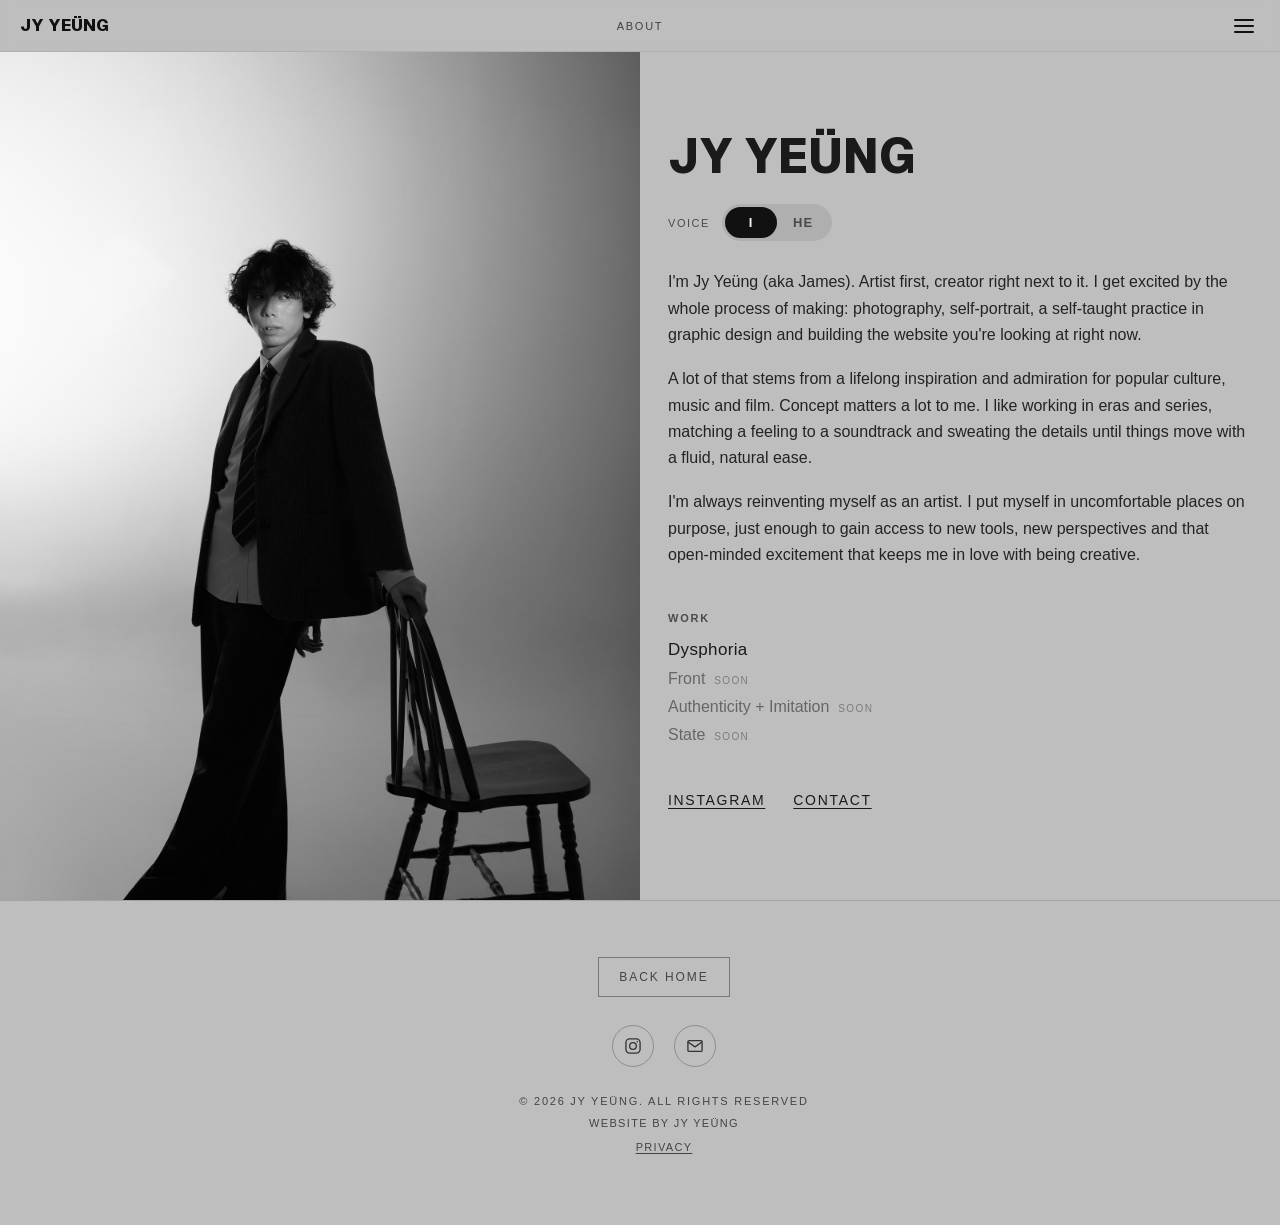
==== about/index.html @ 49d4f7b4 "chrome-geist-v13: footer text lines 11px; favicon Geist Black Ü Unify .footer-credit with .footer-li" ====
<!DOCTYPE html>
<html lang="en">
<head>
  <base href="../" />
  <meta charset="utf-8" />
  <link rel="icon" href="favicon.ico" sizes="any" />
  <link rel="icon" href="assets/brand/favicon.svg" type="image/svg+xml" />
  <meta name="viewport" content="width=device-width, initial-scale=1" />
  <title>About — Jy Yeüng</title>
  <meta name="description" content="Jy Yeüng — artist first, creator right next to it. Photography, self-portrait, graphic design." />
  <meta name="theme-color" content="#bebebe" />
  <link rel="canonical" href="https://thisisjyyeung.com/about/" />
  <meta property="og:type" content="website" />
  <meta property="og:site_name" content="thisisjyyeung.com" />
  <meta property="og:title" content="About — Jy Yeüng" />
  <meta property="og:description" content="Jy Yeüng — artist first, creator right next to it. Photography, self-portrait, graphic design." />
  <meta property="og:url" content="https://thisisjyyeung.com/about/" />
  <meta property="og:image" content="assets/about/hero-i.jpg" />
  <meta name="twitter:card" content="summary_large_image" />
  <link rel="stylesheet" href="css/chrome.css?v=chrome-geist-v13" />
  <link rel="stylesheet" href="css/about.css?v=chrome-geist-v13" />
</head>
<body class="about-page about-voice-i" data-about-voice="i">
  <header class="site-topbar">
    <a class="site-name" href="./">JY YEÜNG</a>
    <span class="site-page-tip">ABOUT</span>
    <div class="site-topbar__right">
      <nav class="site-nav" data-chrome-nav>
        <button type="button" class="nav-toggle" aria-expanded="false" aria-controls="site-menu" aria-label="Menu">
          <span class="nav-burger" aria-hidden="true"><span></span><span></span><span></span></span>
        </button>
        <div class="nav-scrim" data-nav-close hidden aria-hidden="true"></div>
        <div class="nav-panel" id="site-menu" role="dialog" aria-modal="true" aria-label="Site menu" hidden aria-hidden="true">
        <a href="./" class="nav-item">HOME</a>
        <a href="work/" class="nav-item">WORK</a>
        <a href="contact/" class="nav-item">CONTACT</a>
        <a href="about/" class="nav-item" aria-current="page">ABOUT</a>
        <div class="nav-social nav-item" role="group" aria-label="Social">
          <a class="nav-icon" href="https://www.instagram.com/thisisjyyeung/" target="_blank" rel="noopener" aria-label="Instagram">
            <svg class="ig-icon" viewBox="0 0 24 24" aria-hidden="true">
              <rect x="3.5" y="3.5" width="17" height="17" rx="4.5"/>
              <circle cx="12" cy="12" r="4"/>
              <circle cx="17.2" cy="6.8" r="0.9" fill="currentColor" stroke="none"/>
            </svg>
          </a>
          <a class="nav-icon" href="contact/" aria-label="Contact">
            <svg viewBox="0 0 24 24" aria-hidden="true">
              <rect x="3.5" y="5.5" width="17" height="13" rx="1.5"/>
              <path d="M4 7.5 L12 13 L20 7.5"/>
            </svg>
          </a>
        </div>
        </div>
      </nav>
    </div>
  </header>

  <main class="about-main">
    <section class="about-hero float-up" aria-label="Portrait" data-about-hero>
      <div class="about-hero__stage">
        <img
          class="about-hero__img is-active"
          data-voice="i"
          src="assets/about/hero-i.jpg"
          alt="Jy Yeüng"
          width="1600"
          height="2400"
          decoding="async"
          fetchpriority="high"
        />
        <img
          class="about-hero__img"
          data-voice="he"
          src="assets/about/hero-he.jpg"
          alt="Jy Yeüng"
          width="1600"
          height="2400"
          decoding="async"
          hidden
        />
      </div>
    </section>

    <div class="about-sheet">
      <div class="about-sheet__veil" aria-hidden="true"></div>

      <section class="about-intro float-up">
        <div class="about-intro__inner">
          <h1 class="about-name site-name" data-about-name>JY YEÜNG</h1>

          <div class="about-voice" role="group" aria-label="Voice">
            <span class="about-voice__label" id="about-voice-label">Voice</span>
            <div class="about-voice__toggle" role="tablist" aria-labelledby="about-voice-label">
              <span class="about-voice__thumb" aria-hidden="true"></span>
              <button type="button" class="about-voice__btn is-active" role="tab" id="voice-i" data-voice="i" aria-selected="true" aria-controls="about-bio" aria-pressed="true">I</button>
              <button type="button" class="about-voice__btn" role="tab" id="voice-he" data-voice="he" aria-selected="false" aria-controls="about-bio" aria-pressed="false">He</button>
            </div>
          </div>

          <div class="about-bio" id="about-bio" role="tabpanel" aria-labelledby="voice-i" data-about-bio>
            <p>I'm Jy Yeüng (aka James). Artist first, creator right next to it. I get excited by the whole process of making: photography, self-portrait, a self-taught practice in graphic design and building the website you're looking at right now.</p>
            <p>A lot of that stems from a lifelong inspiration and admiration for popular culture, music and film. Concept matters a lot to me. I like working in eras and series, matching a feeling to a soundtrack and sweating the details until things move with a fluid, natural ease.</p>
            <p>I'm always reinventing myself as an artist. I put myself in uncomfortable places on purpose, just enough to gain access to new tools, new perspectives and that open-minded excitement that keeps me in love with being creative.</p>
          </div>
        </div>
      </section>

      <section class="about-trail" aria-label="Work trail">
        <h2 class="about-trail__heading">Work</h2>
        <ul class="about-trail__list">
          <li><a href="dysphoria/">Dysphoria</a></li>
          <li><span class="is-muted" aria-disabled="true">Front<em>soon</em></span></li>
          <li><span class="is-muted" aria-disabled="true">Authenticity + Imitation<em>soon</em></span></li>
          <li><span class="is-muted" aria-disabled="true">State<em>soon</em></span></li>
        </ul>
      </section>

      <section class="about-close" aria-label="Connect">
        <a class="about-close__link" href="https://www.instagram.com/thisisjyyeung/" target="_blank" rel="noopener">Instagram</a>
        <a class="about-close__link" href="contact/">Contact</a>
      </section>
    </div>
  </main>

  <footer class="site-footer" id="footer">
    <a class="footer-home" href="./">Back home</a>
    <div class="footer-icons">
      <a class="footer-icon" href="https://www.instagram.com/thisisjyyeung/" target="_blank" rel="noopener" aria-label="Instagram">
        <svg class="ig-icon" viewBox="0 0 24 24" aria-hidden="true">
          <rect x="3.5" y="3.5" width="17" height="17" rx="4.5"/>
          <circle cx="12" cy="12" r="4"/>
          <circle cx="17.2" cy="6.8" r="0.9" fill="currentColor" stroke="none"/>
        </svg>
      </a>
      <a class="footer-icon" href="contact/" aria-label="Contact">
        <svg viewBox="0 0 24 24" aria-hidden="true">
          <rect x="3.5" y="5.5" width="17" height="13" rx="1.5"/>
          <path d="M4 7.5 L12 13 L20 7.5"/>
        </svg>
      </a>
    </div>
    <p class="copy">© 2026 JY YEÜNG. ALL RIGHTS RESERVED</p>
    <p class="footer-credit">WEBSITE BY JY YEÜNG</p>
    <p class="footer-links"><a href="privacy/">Privacy</a></p>
  </footer>

  <script type="application/json" id="about-copy">
  {
    "i": {
      "name": "JY YEÜNG",
      "bio": [
        "I'm Jy Yeüng (aka James). Artist first, creator right next to it. I get excited by the whole process of making: photography, self-portrait, a self-taught practice in graphic design and building the website you're looking at right now.",
        "A lot of that stems from a lifelong inspiration and admiration for popular culture, music and film. Concept matters a lot to me. I like working in eras and series, matching a feeling to a soundtrack and sweating the details until things move with a fluid, natural ease.",
        "I'm always reinventing myself as an artist. I put myself in uncomfortable places on purpose, just enough to gain access to new tools, new perspectives and that open-minded excitement that keeps me in love with being creative."
      ]
    },
    "he": {
      "name": "JY YEÜNG",
      "bio": [
        "Jy Yeüng (aka James) is an artist first and a creator close behind. He gets excited by the whole process of making: photography, self-portrait, a self-taught practice in graphic design and building the website you're on right now.",
        "A lot of that stems from a lifelong inspiration and admiration for popular culture, music and film. Concept sits at the center of how he works. He builds in eras and series, matches a feeling to a soundtrack and sweats the details until motion feels fluid and natural.",
        "He believes in artistic reinvention. He puts himself in uncomfortable places on purpose, just enough to gain access to new tools, new perspectives and an open-minded excitement that keeps him in love with being creative."
      ]
    }
  }
  </script>

  <script src="js/chrome.js?v=chrome-geist-v13" defer></script>
  <script src="js/about.js?v=chrome-geist-v13" defer></script>
</body>
</html>
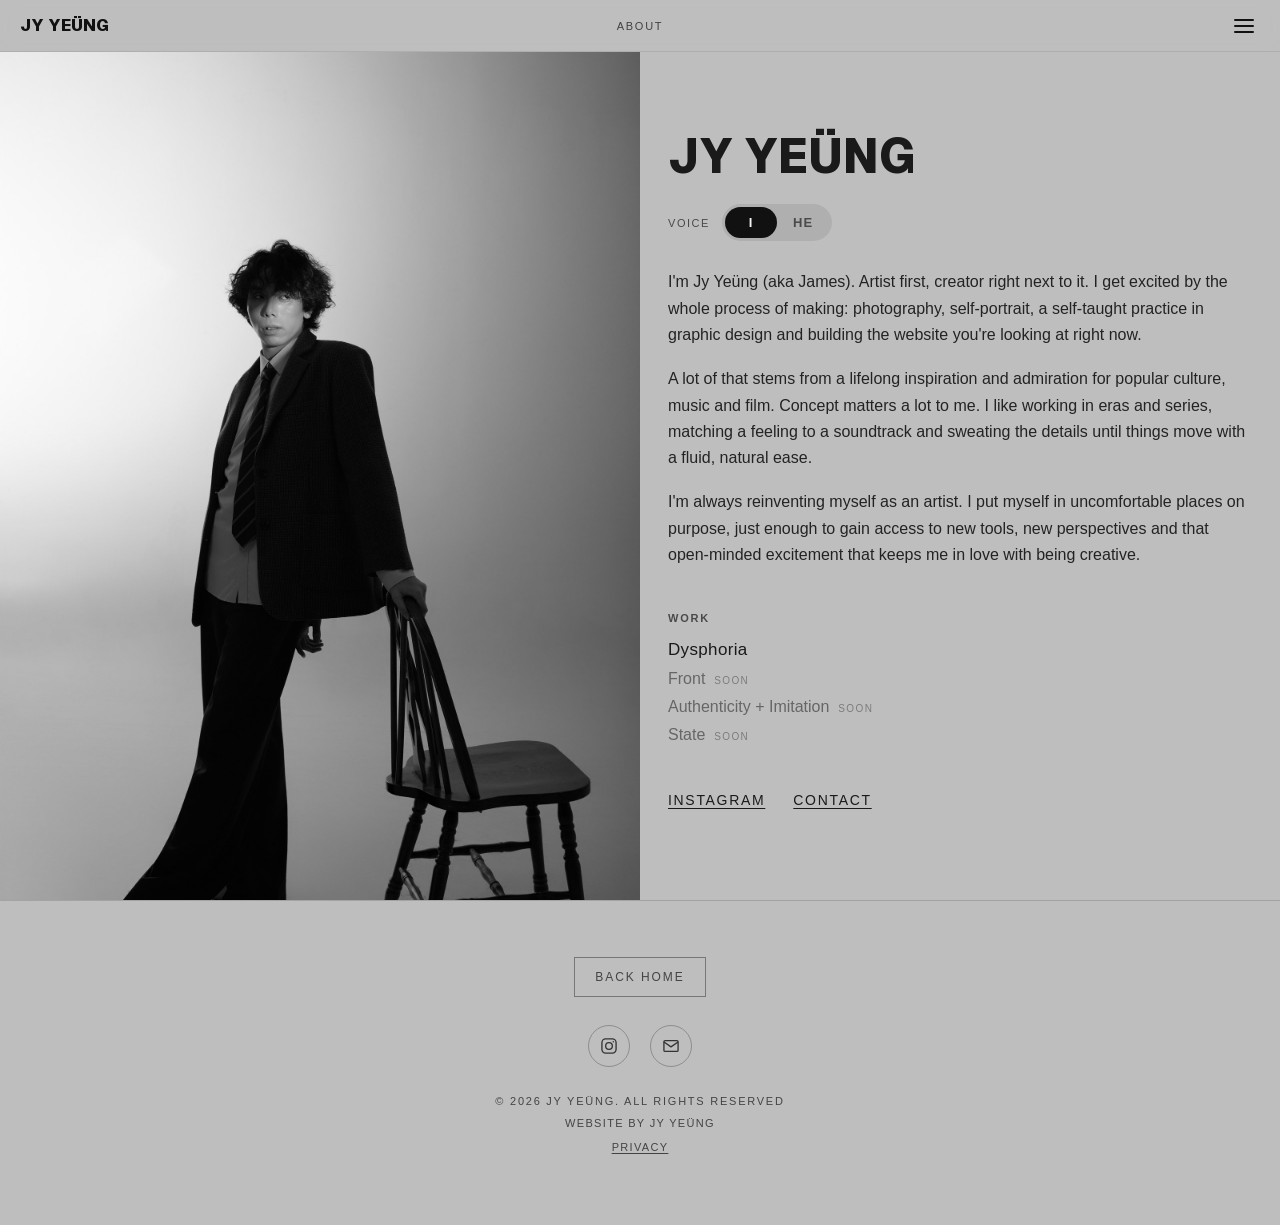
==== commit dfddc054: "fix: dysphoria pinch zoom + footer overflow - dysphoria viewport: drop maximum-scale=1 (match other " ====
--- a/about/index.html
+++ b/about/index.html
@@ -17,8 +17,8 @@
   <meta property="og:url" content="https://thisisjyyeung.com/about/" />
   <meta property="og:image" content="assets/about/hero-i.jpg" />
   <meta name="twitter:card" content="summary_large_image" />
-  <link rel="stylesheet" href="css/chrome.css?v=chrome-geist-v13" />
-  <link rel="stylesheet" href="css/about.css?v=chrome-geist-v13" />
+  <link rel="stylesheet" href="css/chrome.css?v=p1-responsive-v1" />
+  <link rel="stylesheet" href="css/about.css?v=p1-responsive-v1" />
 </head>
 <body class="about-page about-voice-i" data-about-voice="i">
   <header class="site-topbar">
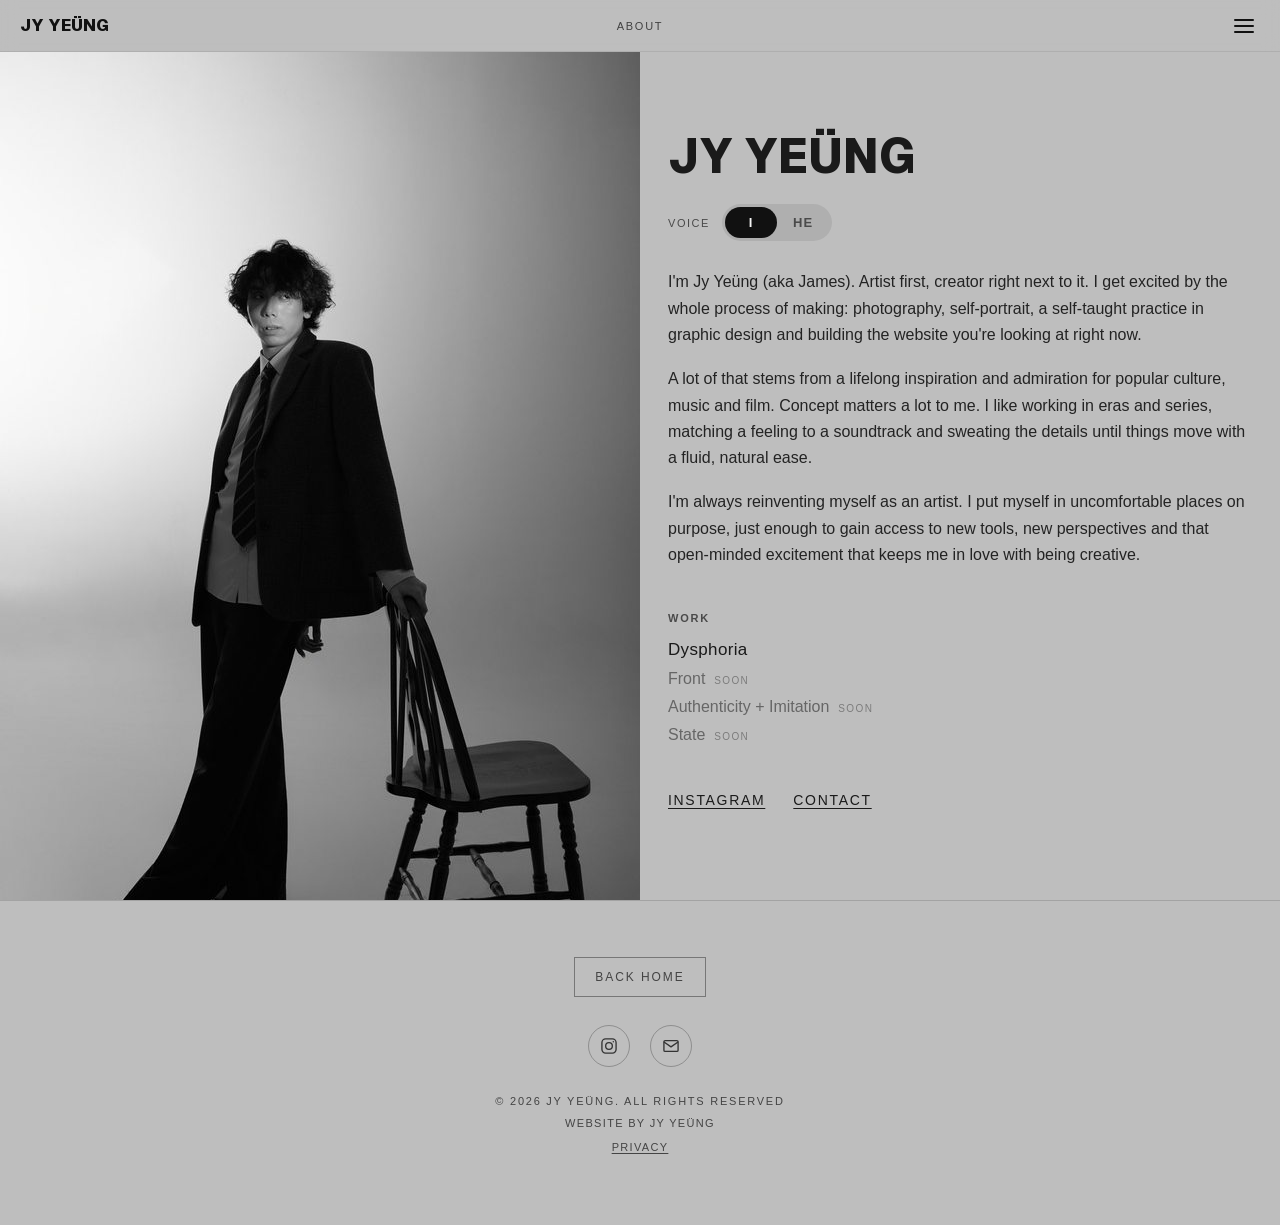
==== commit 2062b76c: "perf: compress images + srcset Progressive JPEG variants (q78–83) with srcset/sizes on Work and Abou" ====
--- a/about/index.html
+++ b/about/index.html
@@ -15,10 +15,10 @@
   <meta property="og:title" content="About — Jy Yeüng" />
   <meta property="og:description" content="Jy Yeüng — artist first, creator right next to it. Photography, self-portrait, graphic design." />
   <meta property="og:url" content="https://thisisjyyeung.com/about/" />
-  <meta property="og:image" content="assets/about/hero-i.jpg" />
+  <meta property="og:image" content="assets/about/hero-i.jpg?v=img-srcset-v1" />
   <meta name="twitter:card" content="summary_large_image" />
-  <link rel="stylesheet" href="css/chrome.css?v=p1-responsive-v1" />
-  <link rel="stylesheet" href="css/about.css?v=p1-responsive-v1" />
+  <link rel="stylesheet" href="css/chrome.css?v=img-srcset-v1" />
+  <link rel="stylesheet" href="css/about.css?v=img-srcset-v1" />
 </head>
 <body class="about-page about-voice-i" data-about-voice="i">
   <header class="site-topbar">
@@ -61,7 +61,12 @@
         <img
           class="about-hero__img is-active"
           data-voice="i"
-          src="assets/about/hero-i.jpg"
+          src="assets/about/hero-i.jpg?v=img-srcset-v1"
+          srcset="assets/about/hero-i-640w.jpg?v=img-srcset-v1 640w,
+              assets/about/hero-i-1080w.jpg?v=img-srcset-v1 1080w,
+              assets/about/hero-i-1280w.jpg?v=img-srcset-v1 1280w,
+              assets/about/hero-i.jpg?v=img-srcset-v1 1600w"
+          sizes="(min-width: 768px) and (orientation: landscape) 50vw, 100vw"
           alt="Jy Yeüng"
           width="1600"
           height="2400"
@@ -71,7 +76,12 @@
         <img
           class="about-hero__img"
           data-voice="he"
-          src="assets/about/hero-he.jpg"
+          src="assets/about/hero-he.jpg?v=img-srcset-v1"
+          srcset="assets/about/hero-he-640w.jpg?v=img-srcset-v1 640w,
+              assets/about/hero-he-1080w.jpg?v=img-srcset-v1 1080w,
+              assets/about/hero-he-1280w.jpg?v=img-srcset-v1 1280w,
+              assets/about/hero-he.jpg?v=img-srcset-v1 1600w"
+          sizes="(min-width: 768px) and (orientation: landscape) 50vw, 100vw"
           alt="Jy Yeüng"
           width="1600"
           height="2400"
@@ -165,7 +175,7 @@
   }
   </script>
 
-  <script src="js/chrome.js?v=chrome-geist-v13" defer></script>
-  <script src="js/about.js?v=chrome-geist-v13" defer></script>
+  <script src="js/chrome.js?v=img-srcset-v1" defer></script>
+  <script src="js/about.js?v=img-srcset-v1" defer></script>
 </body>
 </html>
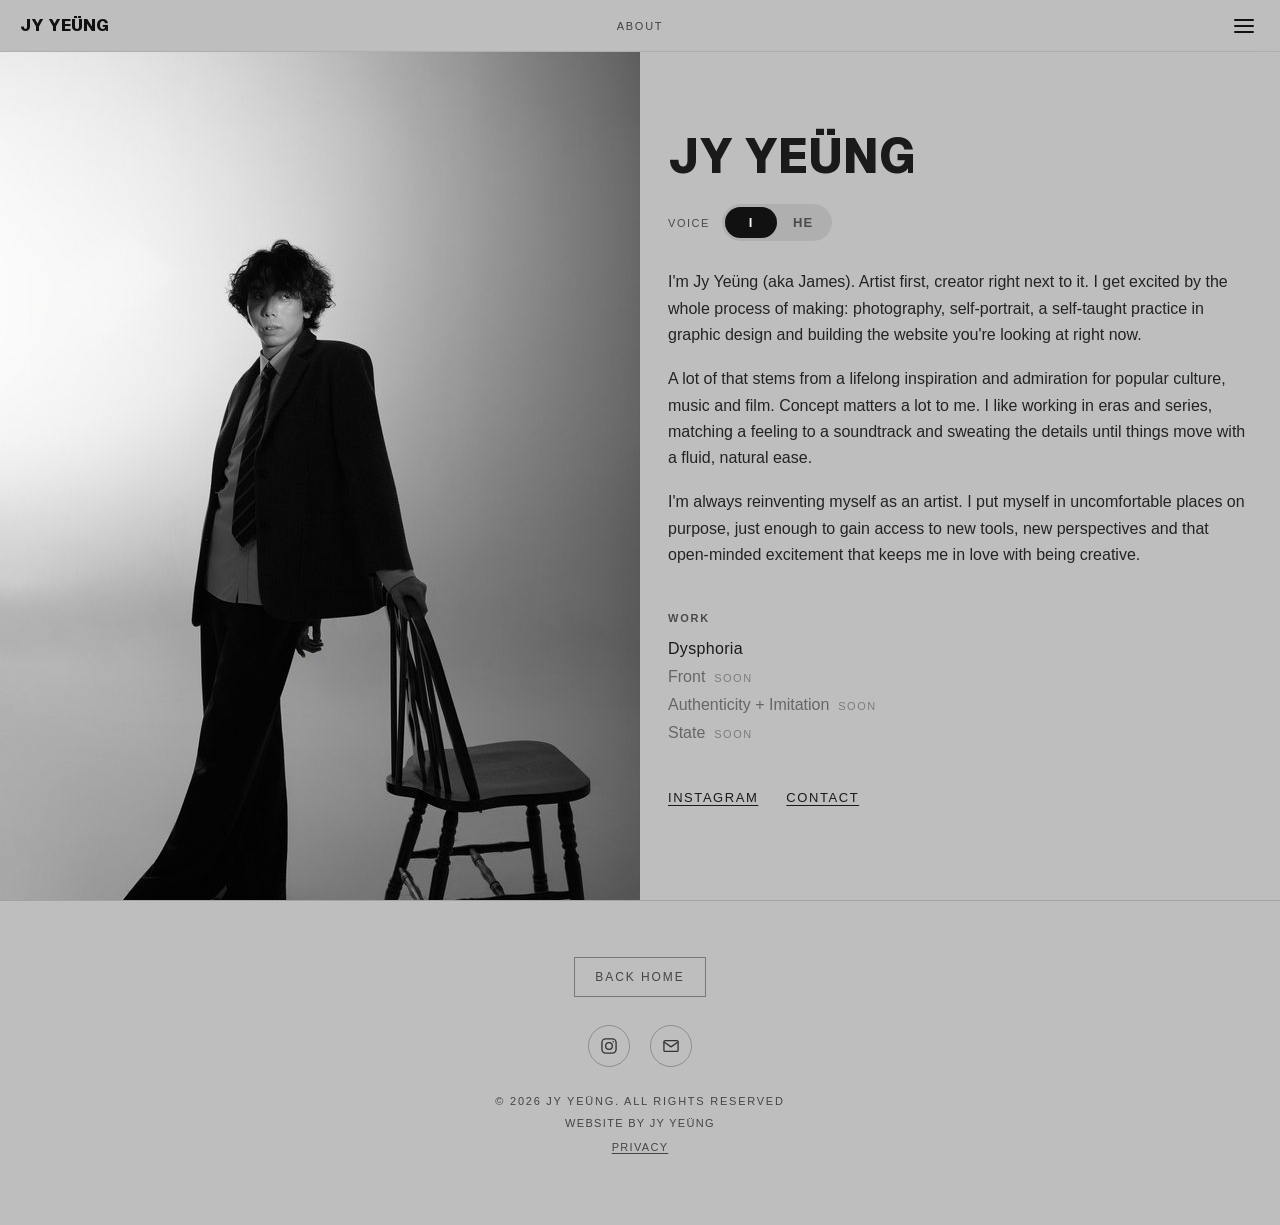
==== commit c352164d: "Site-wide type-scale-v2: shared 11/13/16/20 tokens in chrome.css; Home/Work/About/Contact/Privacy st" ====
--- a/about/index.html
+++ b/about/index.html
@@ -15,10 +15,10 @@
   <meta property="og:title" content="About — Jy Yeüng" />
   <meta property="og:description" content="Jy Yeüng — artist first, creator right next to it. Photography, self-portrait, graphic design." />
   <meta property="og:url" content="https://thisisjyyeung.com/about/" />
-  <meta property="og:image" content="assets/about/hero-i.jpg?v=img-srcset-v1" />
+  <meta property="og:image" content="assets/about/hero-i.jpg?v=img-srcset-v2" />
   <meta name="twitter:card" content="summary_large_image" />
-  <link rel="stylesheet" href="css/chrome.css?v=img-srcset-v1" />
-  <link rel="stylesheet" href="css/about.css?v=img-srcset-v1" />
+  <link rel="stylesheet" href="css/chrome.css?v=type-scale-v2" />
+  <link rel="stylesheet" href="css/about.css?v=type-scale-v2" />
 </head>
 <body class="about-page about-voice-i" data-about-voice="i">
   <header class="site-topbar">
@@ -61,11 +61,11 @@
         <img
           class="about-hero__img is-active"
           data-voice="i"
-          src="assets/about/hero-i.jpg?v=img-srcset-v1"
-          srcset="assets/about/hero-i-640w.jpg?v=img-srcset-v1 640w,
-              assets/about/hero-i-1080w.jpg?v=img-srcset-v1 1080w,
-              assets/about/hero-i-1280w.jpg?v=img-srcset-v1 1280w,
-              assets/about/hero-i.jpg?v=img-srcset-v1 1600w"
+          src="assets/about/hero-i.jpg?v=img-srcset-v2"
+          srcset="assets/about/hero-i-640w.jpg?v=img-srcset-v2 640w,
+              assets/about/hero-i-1080w.jpg?v=img-srcset-v2 1080w,
+              assets/about/hero-i-1280w.jpg?v=img-srcset-v2 1280w,
+              assets/about/hero-i.jpg?v=img-srcset-v2 1600w"
           sizes="(min-width: 768px) and (orientation: landscape) 50vw, 100vw"
           alt="Jy Yeüng"
           width="1600"
@@ -76,11 +76,11 @@
         <img
           class="about-hero__img"
           data-voice="he"
-          src="assets/about/hero-he.jpg?v=img-srcset-v1"
-          srcset="assets/about/hero-he-640w.jpg?v=img-srcset-v1 640w,
-              assets/about/hero-he-1080w.jpg?v=img-srcset-v1 1080w,
-              assets/about/hero-he-1280w.jpg?v=img-srcset-v1 1280w,
-              assets/about/hero-he.jpg?v=img-srcset-v1 1600w"
+          src="assets/about/hero-he.jpg?v=img-srcset-v2"
+          srcset="assets/about/hero-he-640w.jpg?v=img-srcset-v2 640w,
+              assets/about/hero-he-1080w.jpg?v=img-srcset-v2 1080w,
+              assets/about/hero-he-1280w.jpg?v=img-srcset-v2 1280w,
+              assets/about/hero-he.jpg?v=img-srcset-v2 1600w"
           sizes="(min-width: 768px) and (orientation: landscape) 50vw, 100vw"
           alt="Jy Yeüng"
           width="1600"
@@ -175,7 +175,7 @@
   }
   </script>
 
-  <script src="js/chrome.js?v=img-srcset-v1" defer></script>
-  <script src="js/about.js?v=img-srcset-v1" defer></script>
+  <script src="js/chrome.js?v=img-srcset-v2" defer></script>
+  <script src="js/about.js?v=img-srcset-v2" defer></script>
 </body>
 </html>
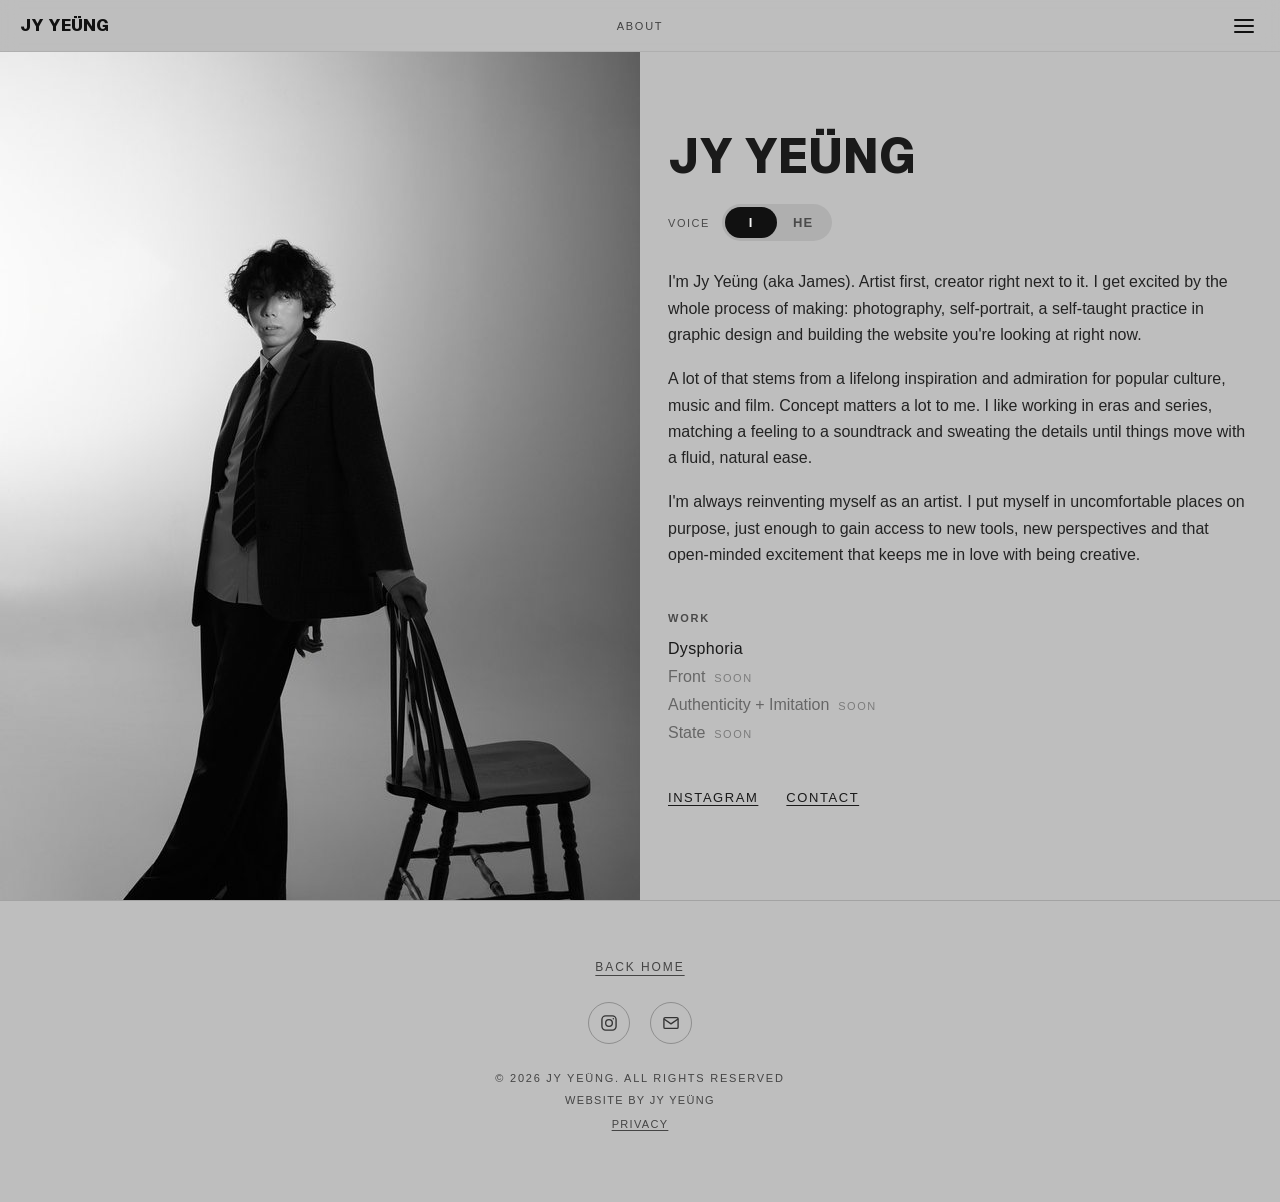
==== commit ed1b71e4: "v1.3: Back home underlined link, AM embed hug, The Images aligned with Soundtrack (mirror 316d920, J" ====
--- a/about/index.html
+++ b/about/index.html
@@ -17,8 +17,8 @@
   <meta property="og:url" content="https://thisisjyyeung.com/about/" />
   <meta property="og:image" content="assets/about/hero-i.jpg?v=img-srcset-v2" />
   <meta name="twitter:card" content="summary_large_image" />
-  <link rel="stylesheet" href="css/chrome.css?v=type-scale-v2" />
-  <link rel="stylesheet" href="css/about.css?v=type-scale-v2" />
+  <link rel="stylesheet" href="css/chrome.css?v=v1.3-images-align" />
+  <link rel="stylesheet" href="css/about.css?v=type-scale-v3" />
 </head>
 <body class="about-page about-voice-i" data-about-voice="i">
   <header class="site-topbar">
@@ -175,7 +175,7 @@
   }
   </script>
 
-  <script src="js/chrome.js?v=img-srcset-v2" defer></script>
+  <script src="js/chrome.js?v=img-even-v1" defer></script>
   <script src="js/about.js?v=img-srcset-v2" defer></script>
 </body>
 </html>
